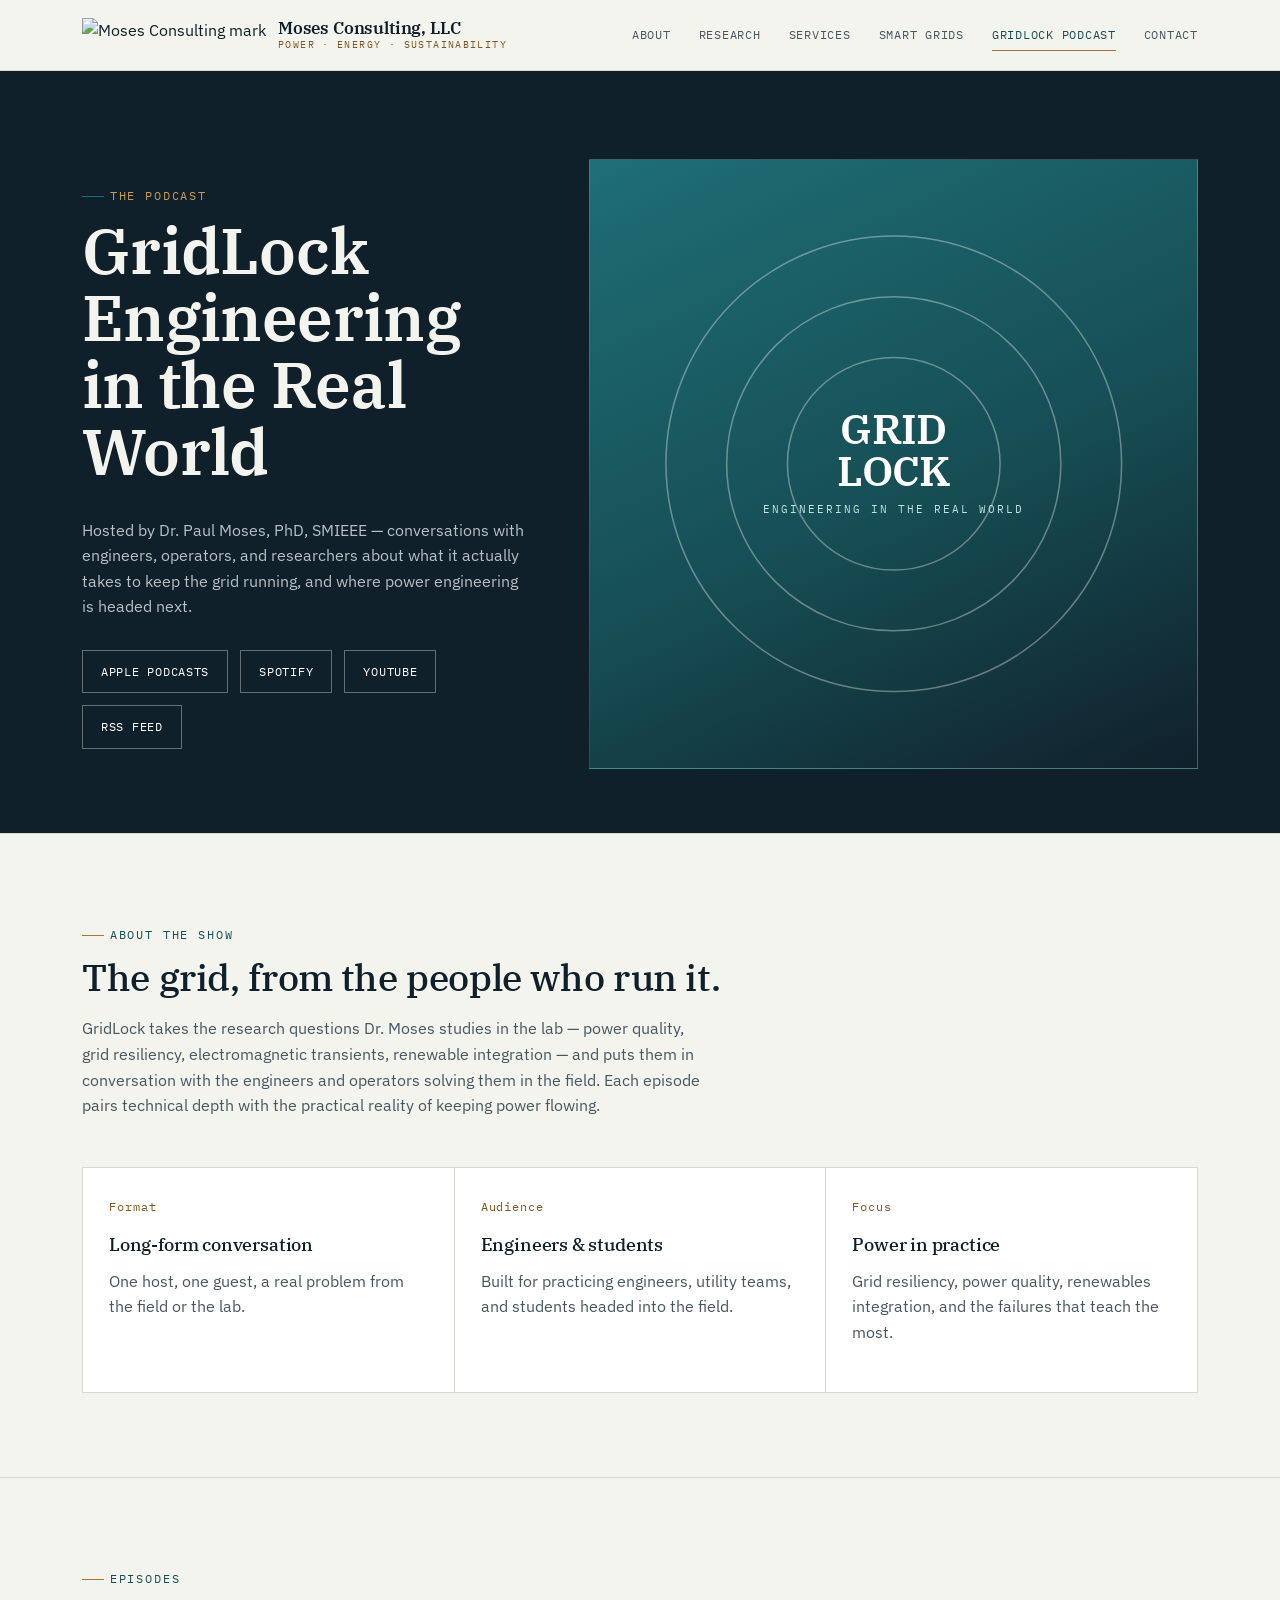
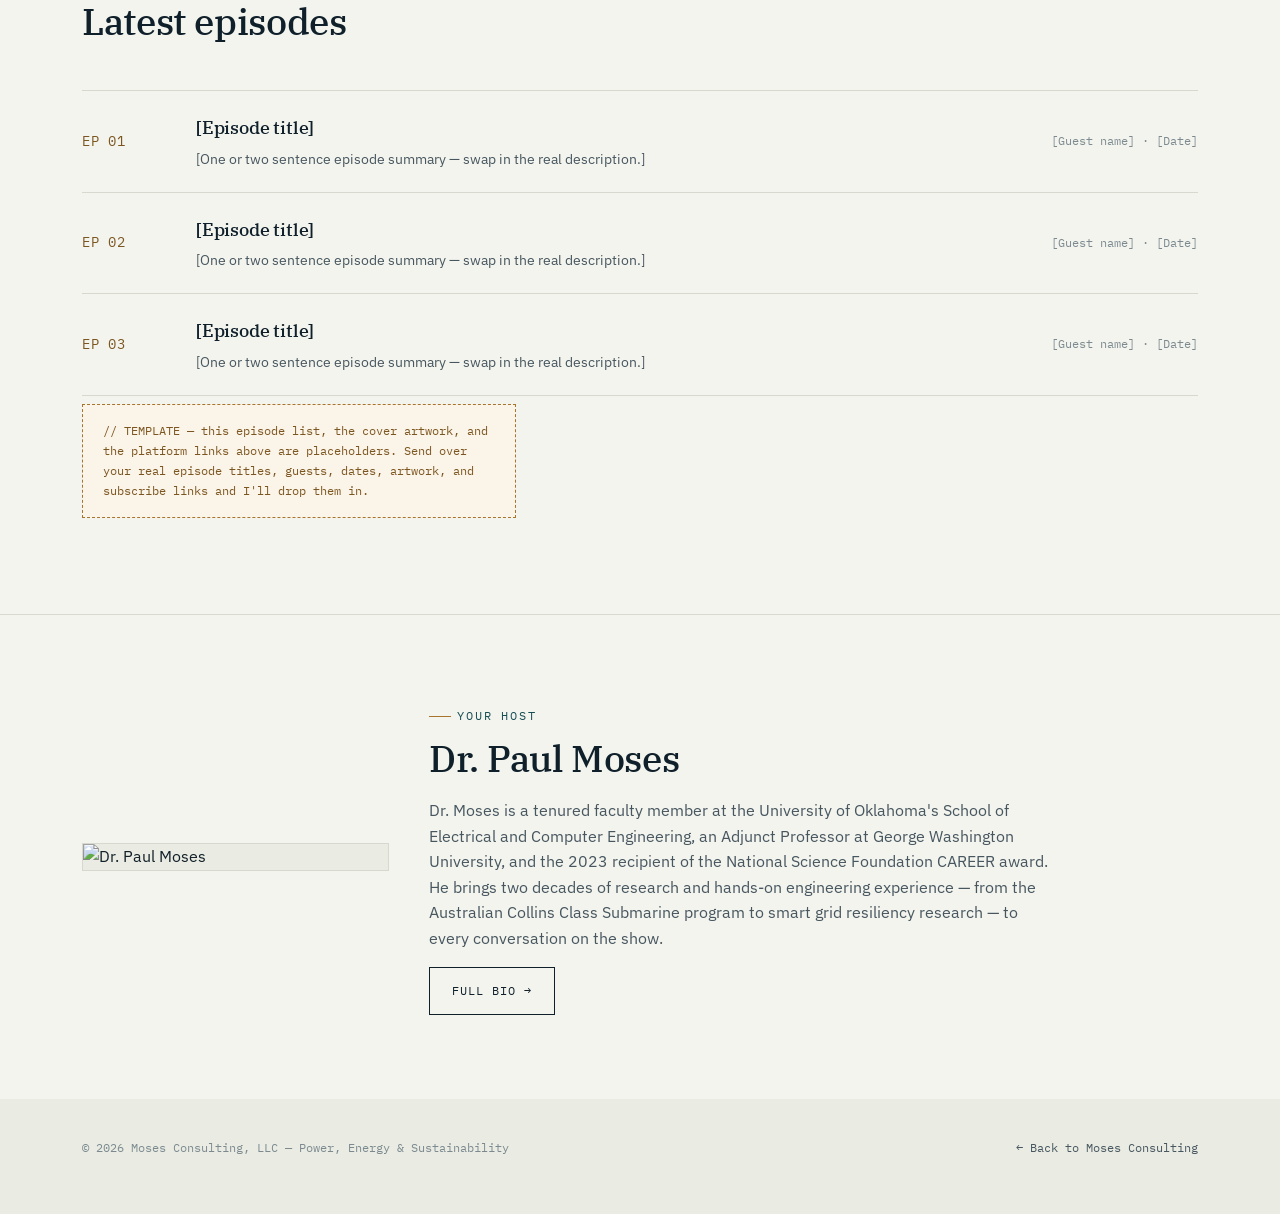
==== gridlock.html @ 60aa6cf5 "Moses Consulting initial base upload" ====
<!DOCTYPE html>
<html lang="en">
<head>
<meta charset="UTF-8">
<meta name="viewport" content="width=device-width, initial-scale=1">
<title>GridLock: Engineering in the Real World — Moses Consulting, LLC</title>
<meta name="description" content="GridLock: Engineering in the Real World, hosted by Dr. Paul Moses — conversations on power engineering, the grid, and the work behind the research.">
<link rel="preconnect" href="https://fonts.googleapis.com">
<link rel="preconnect" href="https://fonts.gstatic.com" crossorigin>
<link href="https://fonts.googleapis.com/css2?family=IBM+Plex+Serif:wght@500;600&family=IBM+Plex+Sans:wght@400;500;600&family=IBM+Plex+Mono:wght@400;500&display=swap" rel="stylesheet">
<link rel="stylesheet" href="styles.css">
</head>
<body>

<header class="site">
  <div class="nav">
    <a href="index.html" class="brand">
      <img src="https://mosesconsulting.net/wp-content/uploads/2024/07/1-3.png" alt="Moses Consulting mark">
      <span class="brand-text">Moses Consulting, LLC<span>Power · Energy · Sustainability</span></span>
    </a>
    <button class="nav-toggle" id="navToggle" aria-expanded="false" aria-controls="navLinks">Menu</button>
    <nav class="links" id="navLinks">
      <a href="index.html#about">About</a>
      <a href="index.html#research">Research</a>
      <a href="index.html#services">Services</a>
      <a href="index.html#smart-grids">Smart Grids</a>
      <a href="gridlock.html" class="podcast-link active">GridLock Podcast</a>
      <a href="index.html#contact">Contact</a>
    </nav>
  </div>
</header>

<section class="podcast-hero">
  <div class="wrap">
    <div>
      <p class="eyebrow">The Podcast</p>
      <h1>GridLock<br>Engineering in the Real World</h1>
      <p class="lede">Hosted by Dr. Paul Moses, PhD, SMIEEE — conversations with engineers, operators, and researchers about what it actually takes to keep the grid running, and where power engineering is headed next.</p>
      <div class="platform-row">
        <a href="#" class="platform-btn">Apple Podcasts</a>
        <a href="#" class="platform-btn">Spotify</a>
        <a href="#" class="platform-btn">YouTube</a>
        <a href="#" class="platform-btn">RSS Feed</a>
      </div>
    </div>
    <div class="podcast-cover">
      <svg viewBox="0 0 400 400" xmlns="http://www.w3.org/2000/svg" aria-hidden="true">
        <circle cx="200" cy="200" r="150" fill="none" stroke="#ffffff" stroke-width="1"/>
        <circle cx="200" cy="200" r="110" fill="none" stroke="#ffffff" stroke-width="1"/>
        <circle cx="200" cy="200" r="70" fill="none" stroke="#ffffff" stroke-width="1"/>
      </svg>
      <div class="mark">
        <div class="g1">GRID<br>LOCK</div>
        <div class="g2">Engineering in the Real World</div>
      </div>
    </div>
  </div>
</section>

<section>
  <div class="wrap">
    <div class="section-head">
      <p class="eyebrow">About the Show</p>
      <h2>The grid, from the people who run it.</h2>
      <p>GridLock takes the research questions Dr. Moses studies in the lab &mdash; power quality, grid resiliency, electromagnetic transients, renewable integration &mdash; and puts them in conversation with the engineers and operators solving them in the field. Each episode pairs technical depth with the practical reality of keeping power flowing.</p>
    </div>
    <div class="format-list">
      <div class="card">
        <span class="num mono">Format</span>
        <h3>Long-form conversation</h3>
        <p>One host, one guest, a real problem from the field or the lab.</p>
      </div>
      <div class="card">
        <span class="num mono">Audience</span>
        <h3>Engineers &amp; students</h3>
        <p>Built for practicing engineers, utility teams, and students headed into the field.</p>
      </div>
      <div class="card">
        <span class="num mono">Focus</span>
        <h3>Power in practice</h3>
        <p>Grid resiliency, power quality, renewables integration, and the failures that teach the most.</p>
      </div>
    </div>
  </div>
</section>

<section>
  <div class="wrap">
    <div class="section-head">
      <p class="eyebrow">Episodes</p>
      <h2>Latest episodes</h2>
    </div>
    <div class="episodes">
      <div class="episode">
        <span class="ep-num mono">EP 01</span>
        <div>
          <h3>[Episode title]</h3>
          <p>[One or two sentence episode summary — swap in the real description.]</p>
        </div>
        <span class="ep-meta">[Guest name] · [Date]</span>
      </div>
      <div class="episode">
        <span class="ep-num mono">EP 02</span>
        <div>
          <h3>[Episode title]</h3>
          <p>[One or two sentence episode summary — swap in the real description.]</p>
        </div>
        <span class="ep-meta">[Guest name] · [Date]</span>
      </div>
      <div class="episode">
        <span class="ep-num mono">EP 03</span>
        <div>
          <h3>[Episode title]</h3>
          <p>[One or two sentence episode summary — swap in the real description.]</p>
        </div>
        <span class="ep-meta">[Guest name] · [Date]</span>
      </div>
    </div>
    <p class="notice">// TEMPLATE — this episode list, the cover artwork, and the platform links above are placeholders. Send over your real episode titles, guests, dates, artwork, and subscribe links and I'll drop them in.</p>
  </div>
</section>

<section>
  <div class="wrap host-strip">
    <div class="portrait">
      <img src="https://mosesconsulting.net/wp-content/uploads/2024/07/img_9540.jpg" alt="Dr. Paul Moses">
    </div>
    <div>
      <p class="eyebrow">Your Host</p>
      <h2>Dr. Paul Moses</h2>
      <p>Dr. Moses is a tenured faculty member at the University of Oklahoma's School of Electrical and Computer Engineering, an Adjunct Professor at George Washington University, and the 2023 recipient of the National Science Foundation CAREER award. He brings two decades of research and hands-on engineering experience &mdash; from the Australian Collins Class Submarine program to smart grid resiliency research &mdash; to every conversation on the show.</p>
      <a href="index.html#about" class="btn">Full bio →</a>
    </div>
  </div>
</section>

<footer class="site">
  <div class="wrap footer-wrap">
    <span>© 2026 Moses Consulting, LLC — Power, Energy &amp; Sustainability</span>
    <span><a href="index.html">← Back to Moses Consulting</a></span>
  </div>
</footer>

<script src="script.js"></script>
</body>
</html>
---- styles.css ----
/* ===========================================================
   Moses Consulting, LLC — redesign
   Palette: paper / ink / brass / teal
   Type: IBM Plex Serif (display) + IBM Plex Sans (body) + IBM Plex Mono (labels/data)
   =========================================================== */

:root{
  --paper: #F3F4EE;
  --paper-alt: #EAECE3;
  --panel: #FFFFFF;
  --ink: #10202B;
  --ink-soft: #47565F;
  --ink-faint: #7C8A90;
  --line: #D7D9CE;
  --brass: #A9752E;
  --brass-deep: #7C5620;
  --teal: #1F6E76;
  --teal-deep: #164E54;
  --max: 1180px;
  --radius: 2px;
}

*, *::before, *::after{ box-sizing: border-box; }
html{ scroll-behavior: smooth; }

body{
  margin: 0;
  background: var(--paper);
  color: var(--ink);
  font-family: 'IBM Plex Sans', -apple-system, sans-serif;
  font-size: 16px;
  line-height: 1.6;
  -webkit-font-smoothing: antialiased;
}

h1, h2, h3{
  font-family: 'IBM Plex Serif', Georgia, serif;
  font-weight: 500;
  color: var(--ink);
  margin: 0 0 .5em;
  letter-spacing: -0.01em;
}

h1{ font-size: clamp(2.4rem, 5vw, 4rem); line-height: 1.05; font-weight: 600; }
h2{ font-size: clamp(1.6rem, 3vw, 2.3rem); line-height: 1.15; }
h3{ font-size: 1.15rem; }

p{ margin: 0 0 1em; color: var(--ink-soft); max-width: 62ch; }

a{ color: var(--brass-deep); text-decoration: none; }
a:hover{ color: var(--brass); }

.mono{
  font-family: 'IBM Plex Mono', 'SFMono-Regular', monospace;
  letter-spacing: 0.06em;
}

.eyebrow{
  font-family: 'IBM Plex Mono', monospace;
  font-size: .72rem;
  letter-spacing: 0.16em;
  text-transform: uppercase;
  color: var(--teal-deep);
  display: inline-flex;
  align-items: center;
  gap: .5em;
  margin-bottom: 1em;
}
.eyebrow::before{
  content: "";
  width: 22px;
  height: 1px;
  background: var(--brass);
  display: inline-block;
}

.wrap{
  max-width: var(--max);
  margin: 0 auto;
  padding: 0 32px;
}

img{ max-width: 100%; display: block; }

/* Visible focus states */
a:focus-visible, button:focus-visible{
  outline: 2px solid var(--teal);
  outline-offset: 3px;
}

@media (prefers-reduced-motion: reduce){
  *{ animation-duration: 0.001ms !important; animation-iteration-count: 1 !important; transition-duration: 0.001ms !important; }
}

/* ---------- Header / Nav ---------- */
header.site{
  position: sticky;
  top: 0;
  z-index: 40;
  background: rgba(243,244,238,0.92);
  backdrop-filter: blur(6px);
  border-bottom: 1px solid var(--line);
}

.nav{
  display: flex;
  align-items: center;
  justify-content: space-between;
  padding: 18px 32px;
  max-width: var(--max);
  margin: 0 auto;
}

.brand{
  display: flex;
  align-items: center;
  gap: 12px;
  color: var(--ink);
}
.brand img{ height: 34px; width: auto; }
.brand-text{
  font-family: 'IBM Plex Serif', serif;
  font-size: 1.05rem;
  font-weight: 600;
  letter-spacing: -0.01em;
  line-height: 1.1;
}
.brand-text span{
  display: block;
  font-family: 'IBM Plex Mono', monospace;
  font-size: .62rem;
  letter-spacing: .14em;
  text-transform: uppercase;
  color: var(--brass-deep);
  font-weight: 400;
  margin-top: 2px;
}

nav.links{ display: flex; align-items: center; gap: 28px; }
nav.links a{
  font-family: 'IBM Plex Mono', monospace;
  font-size: .78rem;
  letter-spacing: .06em;
  text-transform: uppercase;
  color: var(--ink-soft);
  padding: 6px 0;
  border-bottom: 1px solid transparent;
}
nav.links a:hover, nav.links a.active{
  color: var(--ink);
  border-bottom-color: var(--brass);
}
nav.links a.podcast-link{ color: var(--teal-deep); }
nav.links a.podcast-link:hover{ border-bottom-color: var(--teal); }

.nav-toggle{
  display: none;
  background: none;
  border: 1px solid var(--line);
  padding: 8px 10px;
  cursor: pointer;
  font-family: 'IBM Plex Mono', monospace;
  font-size: .7rem;
  letter-spacing: .1em;
  text-transform: uppercase;
}

@media (max-width: 860px){
  nav.links{
    position: absolute;
    top: 100%; left: 0; right: 0;
    background: var(--paper);
    border-bottom: 1px solid var(--line);
    flex-direction: column;
    align-items: flex-start;
    padding: 20px 32px 28px;
    gap: 16px;
    display: none;
  }
  nav.links.open{ display: flex; }
  .nav-toggle{ display: inline-block; }
}

/* ---------- Hero ---------- */
.hero{
  padding: 72px 0 40px;
  border-bottom: 1px solid var(--line);
}
.hero .wrap{
  display: grid;
  grid-template-columns: 1.1fr 0.9fr;
  gap: 56px;
  align-items: center;
}
@media (max-width: 900px){
  .hero .wrap{ grid-template-columns: 1fr; gap: 32px; }
}

.hero h1{ margin-bottom: .4em; }
.hero .lede{ font-size: 1.08rem; max-width: 46ch; }

.hero-actions{ display: flex; gap: 16px; margin-top: 28px; flex-wrap: wrap; }

.btn{
  display: inline-flex;
  align-items: center;
  gap: 8px;
  padding: 13px 22px;
  font-family: 'IBM Plex Mono', monospace;
  font-size: .78rem;
  letter-spacing: .08em;
  text-transform: uppercase;
  border: 1px solid var(--ink);
  color: var(--ink);
  background: transparent;
  transition: background .15s ease, color .15s ease, border-color .15s ease;
}
.btn:hover{ background: var(--ink); color: var(--paper); }
.btn.primary{ background: var(--brass); border-color: var(--brass); color: #fff; }
.btn.primary:hover{ background: var(--brass-deep); border-color: var(--brass-deep); color: #fff; }
.btn.teal{ background: var(--teal); border-color: var(--teal); color: #fff; }
.btn.teal:hover{ background: var(--teal-deep); border-color: var(--teal-deep); }

/* waveform signature graphic */
.wave-card{
  border: 1px solid var(--line);
  background: var(--panel);
  padding: 22px 22px 16px;
}
.wave-card svg{ width: 100%; height: auto; display: block; }
.wave-labels{
  display: flex;
  justify-content: space-between;
  font-family: 'IBM Plex Mono', monospace;
  font-size: .68rem;
  letter-spacing: .06em;
  color: var(--ink-faint);
  margin-top: 10px;
  text-transform: uppercase;
}
.wave-labels b{ color: var(--ink); font-weight: 600; }
.wave-path-distorted{
  fill: none; stroke: var(--brass); stroke-width: 2;
  stroke-dasharray: 2000; stroke-dashoffset: 2000;
  animation: draw 2.1s ease forwards .2s;
}
.wave-baseline{ stroke: var(--line); stroke-width: 1; }
@keyframes draw{ to{ stroke-dashoffset: 0; } }

/* ---------- Sections ---------- */
section{ padding: 84px 0; border-bottom: 1px solid var(--line); }
section:last-of-type{ border-bottom: none; }
.section-head{ max-width: 640px; margin-bottom: 48px; }

.two-col{
  display: grid;
  grid-template-columns: 0.85fr 1.15fr;
  gap: 56px;
  align-items: start;
}
@media (max-width: 860px){ .two-col{ grid-template-columns: 1fr; } }

.portrait{
  border: 1px solid var(--line);
  overflow: hidden;
  background: var(--paper-alt);
}
.portrait img{ width: 100%; height: auto; object-fit: cover; filter: grayscale(15%); }

.credentials{
  display: flex; flex-wrap: wrap; gap: 8px; margin: 18px 0 8px;
}
.tag{
  font-family: 'IBM Plex Mono', monospace;
  font-size: .68rem;
  letter-spacing: .06em;
  text-transform: uppercase;
  padding: 5px 10px;
  border: 1px solid var(--line);
  color: var(--ink-soft);
}

/* research grid */
.grid-3{
  display: grid;
  grid-template-columns: repeat(3, 1fr);
  gap: 1px;
  background: var(--line);
  border: 1px solid var(--line);
}
@media (max-width: 860px){ .grid-3{ grid-template-columns: 1fr; } }
.grid-3 .card{
  background: var(--panel);
  padding: 32px 28px;
}
.card .num{
  font-family: 'IBM Plex Mono', monospace;
  font-size: .72rem;
  color: var(--brass-deep);
  letter-spacing: .08em;
  margin-bottom: 14px;
  display: block;
}

/* services */
.services-wrap{
  display: grid;
  grid-template-columns: 1fr 1fr;
  gap: 0 56px;
}
@media (max-width: 700px){ .services-wrap{ grid-template-columns: 1fr; } }
.service-row{
  display: flex;
  gap: 14px;
  padding: 18px 0;
  border-top: 1px solid var(--line);
}
.service-row:first-child{ border-top: none; }
.service-mark{ color: var(--brass); font-family: 'IBM Plex Mono', monospace; margin-top: 3px; }
.service-row h3{ margin-bottom: 4px; font-size: 1.02rem; }
.service-row p{ margin: 0; font-size: .93rem; }

/* smart grid feature strip */
.feature-strip{
  background: var(--ink);
  color: var(--paper);
}
.feature-strip .section-head{ }
.feature-strip h2{ color: var(--paper); }
.feature-strip .eyebrow{ color: #C99B58; }
.feature-strip .eyebrow::before{ background: var(--teal); }
.feature-strip p{ color: #B7C0C4; }
.feature-strip .grid-3{ background: rgba(255,255,255,0.08); border-color: rgba(255,255,255,0.14); }
.feature-strip .grid-3 .card{ background: #16262F; }
.feature-strip .card h3{ color: var(--paper); }
.feature-strip .card p{ color: #A9B4B8; }
.feature-strip .card .num{ color: #C99B58; }

/* podcast teaser card (home page) */
.podcast-teaser{
  display: grid;
  grid-template-columns: 0.5fr 1fr;
  gap: 40px;
  align-items: center;
  background: var(--teal);
  color: #fff;
  padding: 44px;
}
@media (max-width: 800px){ .podcast-teaser{ grid-template-columns: 1fr; padding: 32px; } }
.podcast-teaser img{ border: 4px solid rgba(255,255,255,0.25); }
.podcast-teaser .eyebrow{ color: #BFE3E6; }
.podcast-teaser .eyebrow::before{ background: #fff; }
.podcast-teaser h2, .podcast-teaser p{ color: #fff; }
.podcast-teaser p{ color: #DCEEEF; max-width: 52ch; }
.podcast-teaser .btn{ border-color: #fff; color: #fff; }
.podcast-teaser .btn:hover{ background: #fff; color: var(--teal-deep); }

/* contact */
.contact-grid{
  display: grid;
  grid-template-columns: 1fr 1fr;
  gap: 56px;
}
@media (max-width: 800px){ .contact-grid{ grid-template-columns: 1fr; } }
.contact-line{
  display: flex;
  justify-content: space-between;
  padding: 16px 0;
  border-top: 1px solid var(--line);
  font-family: 'IBM Plex Mono', monospace;
  font-size: .85rem;
}
.contact-line:last-child{ border-bottom: 1px solid var(--line); }
.contact-line span:first-child{ color: var(--ink-faint); text-transform: uppercase; letter-spacing: .08em; font-size: .7rem; padding-top: 2px;}

/* footer */
footer.site{
  padding: 40px 0 56px;
  background: var(--paper-alt);
}
.footer-wrap{
  display: flex;
  justify-content: space-between;
  align-items: flex-end;
  flex-wrap: wrap;
  gap: 20px;
  font-family: 'IBM Plex Mono', monospace;
  font-size: .74rem;
  color: var(--ink-faint);
}
.footer-wrap a{ color: var(--ink-soft); }

/* ---------- GridLock podcast page specific ---------- */
.podcast-hero{
  background: var(--ink);
  color: var(--paper);
  padding: 88px 0 64px;
  overflow: hidden;
  position: relative;
}
.podcast-hero .wrap{
  display: grid;
  grid-template-columns: 0.85fr 1.15fr;
  gap: 56px;
  align-items: center;
  position: relative;
  z-index: 2;
}
@media (max-width: 900px){ .podcast-hero .wrap{ grid-template-columns: 1fr; } }
.podcast-hero .eyebrow{ color: #C99B58; }
.podcast-hero .eyebrow::before{ background: var(--teal); }
.podcast-hero h1{ color: var(--paper); }
.podcast-hero p.lede{ color: #B7C0C4; }
.podcast-cover{
  border: 1px solid rgba(255,255,255,0.18);
  aspect-ratio: 1/1;
  background: linear-gradient(155deg, #1F6E76 0%, #164E54 55%, #10202B 100%);
  display: flex;
  align-items: center;
  justify-content: center;
  position: relative;
  overflow: hidden;
}
.podcast-cover .mark{
  font-family: 'IBM Plex Serif', serif;
  color: #fff;
  text-align: center;
  padding: 20px;
}
.podcast-cover .mark .g1{ font-size: 2.6rem; font-weight: 600; letter-spacing: -0.02em; line-height: 1; }
.podcast-cover .mark .g2{ font-family: 'IBM Plex Mono', monospace; font-size: .7rem; letter-spacing: .18em; text-transform: uppercase; color: #BFE3E6; margin-top: 10px; }
.podcast-cover svg{ position: absolute; inset: 0; width: 100%; height: 100%; opacity: .35; }

.platform-row{ display: flex; flex-wrap: wrap; gap: 12px; margin-top: 30px; }
.platform-btn{
  font-family: 'IBM Plex Mono', monospace;
  font-size: .76rem;
  letter-spacing: .06em;
  text-transform: uppercase;
  padding: 11px 18px;
  border: 1px solid rgba(255,255,255,0.35);
  color: #fff;
}
.platform-btn:hover{ border-color: #fff; background: rgba(255,255,255,0.08); color: #fff; }

.format-list{
  display: grid;
  grid-template-columns: repeat(3, 1fr);
  gap: 1px;
  background: var(--line);
  border: 1px solid var(--line);
}
@media (max-width: 860px){ .format-list{ grid-template-columns: 1fr; } }
.format-list .card{ background: var(--panel); padding: 30px 26px; }

.episodes{ display: flex; flex-direction: column; }
.episode{
  display: grid;
  grid-template-columns: 90px 1fr auto;
  gap: 24px;
  align-items: center;
  padding: 22px 0;
  border-top: 1px solid var(--line);
}
.episode:last-child{ border-bottom: 1px solid var(--line); }
.episode .ep-num{
  font-family: 'IBM Plex Mono', monospace;
  font-size: .85rem;
  color: var(--brass-deep);
}
.episode h3{ margin-bottom: 4px; }
.episode p{ margin: 0; font-size: .9rem; }
.episode .ep-meta{
  font-family: 'IBM Plex Mono', monospace;
  font-size: .72rem;
  color: var(--ink-faint);
  white-space: nowrap;
  text-align: right;
}
@media (max-width: 640px){
  .episode{ grid-template-columns: 1fr; gap: 6px; }
  .episode .ep-meta{ text-align: left; }
}

.notice{
  border: 1px dashed var(--brass);
  background: #FBF4E9;
  padding: 16px 20px;
  font-family: 'IBM Plex Mono', monospace;
  font-size: .78rem;
  color: var(--brass-deep);
  margin-top: 8px;
}

.host-strip{
  display: grid;
  grid-template-columns: 0.4fr 1fr;
  gap: 40px;
  align-items: center;
}
@media (max-width: 800px){ .host-strip{ grid-template-columns: 1fr; } }
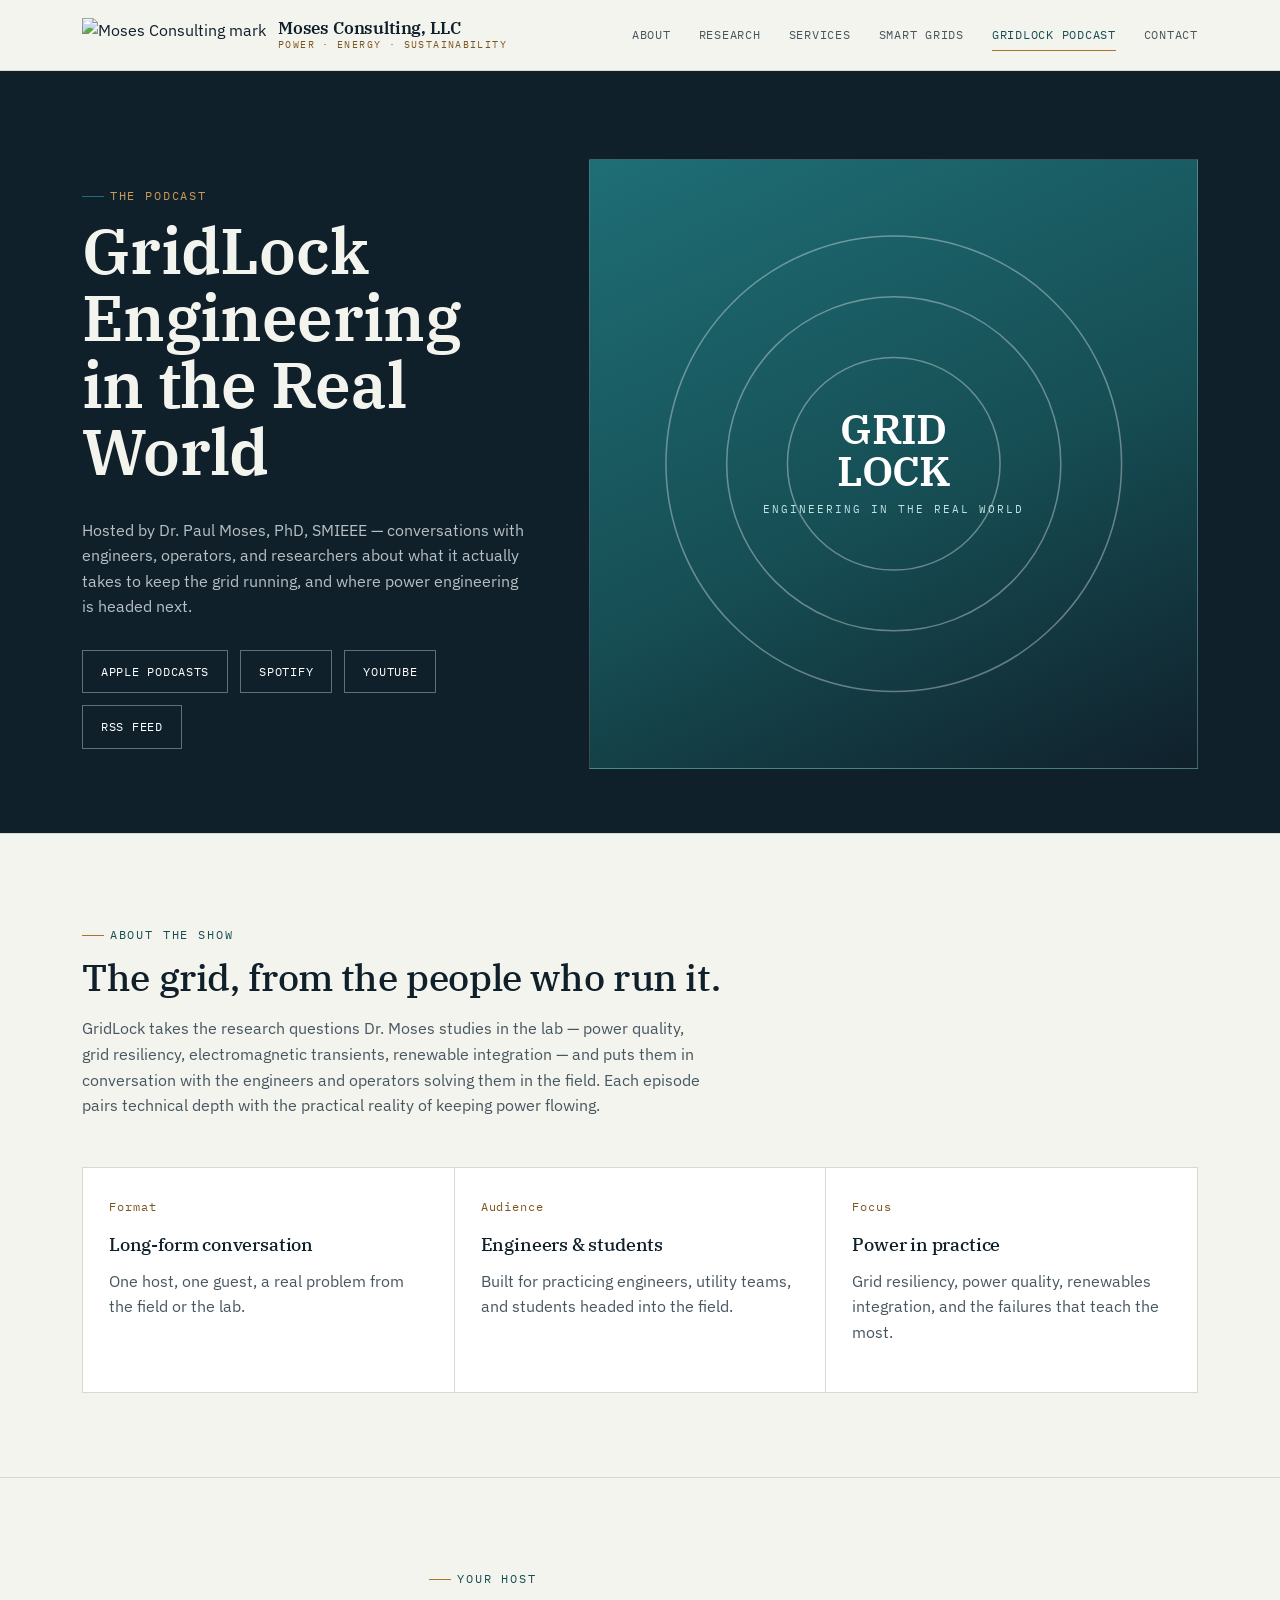
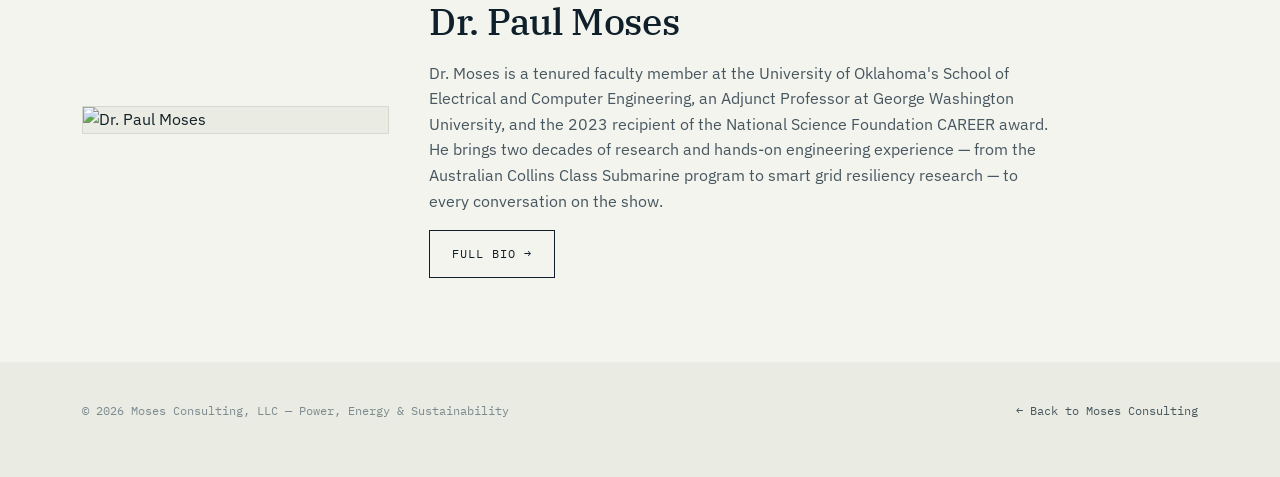
==== commit 23483dc7: "Updated GridLock page with correct links" ====
--- a/gridlock.html
+++ b/gridlock.html
@@ -37,10 +37,10 @@
       <h1>GridLock<br>Engineering in the Real World</h1>
       <p class="lede">Hosted by Dr. Paul Moses, PhD, SMIEEE — conversations with engineers, operators, and researchers about what it actually takes to keep the grid running, and where power engineering is headed next.</p>
       <div class="platform-row">
-        <a href="#" class="platform-btn">Apple Podcasts</a>
-        <a href="#" class="platform-btn">Spotify</a>
-        <a href="#" class="platform-btn">YouTube</a>
-        <a href="#" class="platform-btn">RSS Feed</a>
+        <a href="https://podcasts.apple.com/us/podcast/grid-lock/id6793708698" class="platform-btn" target="_blank" rel="noopener">Apple Podcasts</a>
+        <a href="https://open.spotify.com/show/033U8coMnRV6YiKNKjwKaY" class="platform-btn" target="_blank" rel="noopener">Spotify</a>
+        <a href="https://www.youtube.com/@DrMoePower" class="platform-btn" target="_blank" rel="noopener">YouTube</a>
+        <a href="https://api.riverside.com/hosting/bt4hp4Gw.rss" class="platform-btn" target="_blank" rel="noopener">RSS Feed</a>
       </div>
     </div>
     <div class="podcast-cover">
@@ -85,42 +85,6 @@
 </section>
 
 <section>
-  <div class="wrap">
-    <div class="section-head">
-      <p class="eyebrow">Episodes</p>
-      <h2>Latest episodes</h2>
-    </div>
-    <div class="episodes">
-      <div class="episode">
-        <span class="ep-num mono">EP 01</span>
-        <div>
-          <h3>[Episode title]</h3>
-          <p>[One or two sentence episode summary — swap in the real description.]</p>
-        </div>
-        <span class="ep-meta">[Guest name] · [Date]</span>
-      </div>
-      <div class="episode">
-        <span class="ep-num mono">EP 02</span>
-        <div>
-          <h3>[Episode title]</h3>
-          <p>[One or two sentence episode summary — swap in the real description.]</p>
-        </div>
-        <span class="ep-meta">[Guest name] · [Date]</span>
-      </div>
-      <div class="episode">
-        <span class="ep-num mono">EP 03</span>
-        <div>
-          <h3>[Episode title]</h3>
-          <p>[One or two sentence episode summary — swap in the real description.]</p>
-        </div>
-        <span class="ep-meta">[Guest name] · [Date]</span>
-      </div>
-    </div>
-    <p class="notice">// TEMPLATE — this episode list, the cover artwork, and the platform links above are placeholders. Send over your real episode titles, guests, dates, artwork, and subscribe links and I'll drop them in.</p>
-  </div>
-</section>
-
-<section>
   <div class="wrap host-strip">
     <div class="portrait">
       <img src="https://mosesconsulting.net/wp-content/uploads/2024/07/img_9540.jpg" alt="Dr. Paul Moses">
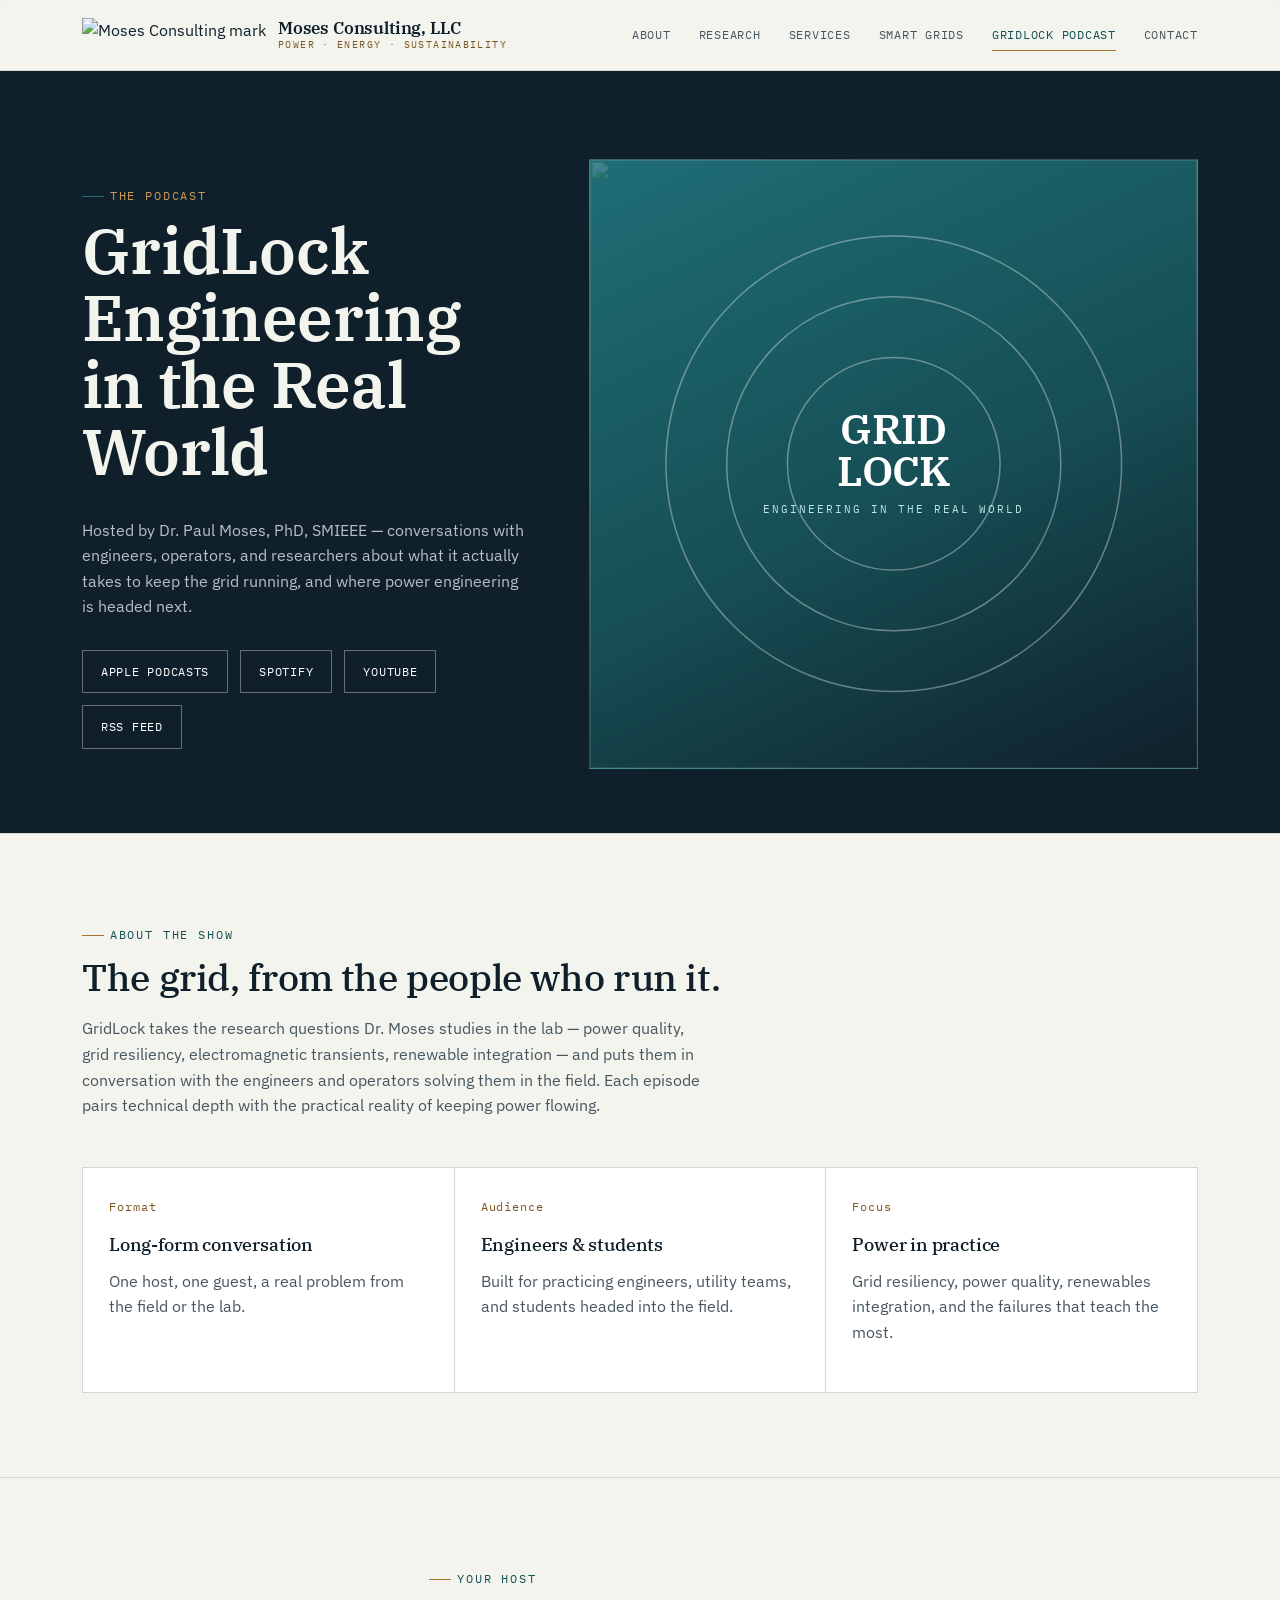
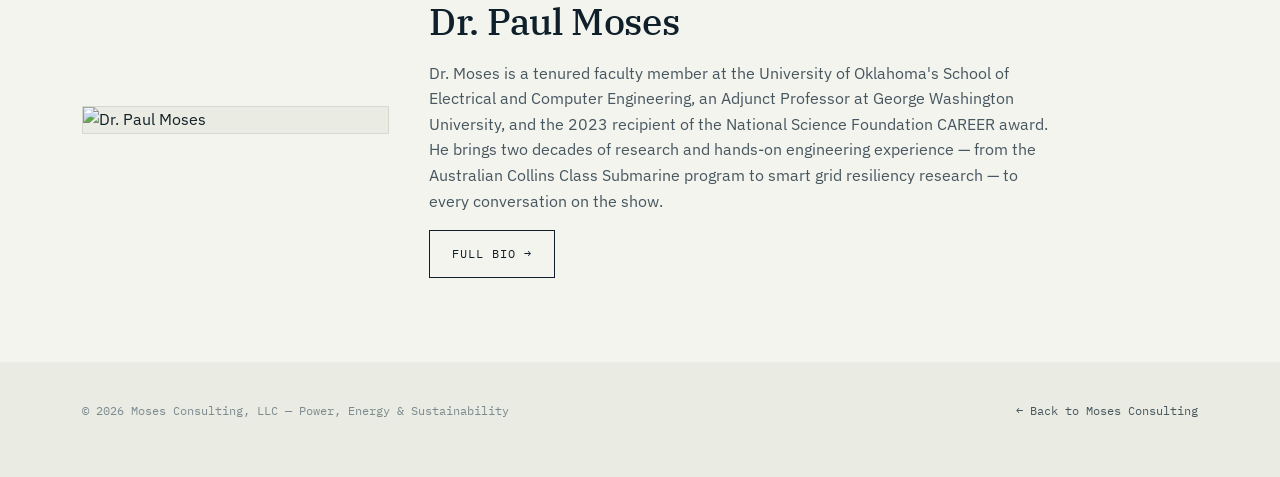
==== commit 5e93bd89: "Trying to correct images links" ====
--- a/gridlock.html
+++ b/gridlock.html
@@ -15,7 +15,7 @@
 <header class="site">
   <div class="nav">
     <a href="index.html" class="brand">
-      <img src="https://mosesconsulting.net/wp-content/uploads/2024/07/1-3.png" alt="Moses Consulting mark">
+      <img src="images/logo-mark.png" alt="Moses Consulting mark">
       <span class="brand-text">Moses Consulting, LLC<span>Power · Energy · Sustainability</span></span>
     </a>
     <button class="nav-toggle" id="navToggle" aria-expanded="false" aria-controls="navLinks">Menu</button>
@@ -44,6 +44,8 @@
       </div>
     </div>
     <div class="podcast-cover">
+      <img class="cover-photo" src="images/mountain-transmission-line.jpg" alt="">
+      <div class="cover-scrim"></div>
       <svg viewBox="0 0 400 400" xmlns="http://www.w3.org/2000/svg" aria-hidden="true">
         <circle cx="200" cy="200" r="150" fill="none" stroke="#ffffff" stroke-width="1"/>
         <circle cx="200" cy="200" r="110" fill="none" stroke="#ffffff" stroke-width="1"/>
@@ -87,7 +89,7 @@
 <section>
   <div class="wrap host-strip">
     <div class="portrait">
-      <img src="https://mosesconsulting.net/wp-content/uploads/2024/07/img_9540.jpg" alt="Dr. Paul Moses">
+      <img src="images/paul-moses-nsf-career.jpg" alt="Dr. Paul Moses">
     </div>
     <div>
       <p class="eyebrow">Your Host</p>
--- a/styles.css
+++ b/styles.css
@@ -426,10 +426,23 @@
   color: #fff;
   text-align: center;
   padding: 20px;
+  position: relative;
+  z-index: 3;
 }
 .podcast-cover .mark .g1{ font-size: 2.6rem; font-weight: 600; letter-spacing: -0.02em; line-height: 1; }
 .podcast-cover .mark .g2{ font-family: 'IBM Plex Mono', monospace; font-size: .7rem; letter-spacing: .18em; text-transform: uppercase; color: #BFE3E6; margin-top: 10px; }
-.podcast-cover svg{ position: absolute; inset: 0; width: 100%; height: 100%; opacity: .35; }
+.podcast-cover .cover-photo{
+  position: absolute; inset: 0;
+  width: 100%; height: 100%;
+  object-fit: cover;
+  z-index: 0;
+}
+.podcast-cover .cover-scrim{
+  position: absolute; inset: 0;
+  background: linear-gradient(155deg, rgba(31,110,118,0.82) 0%, rgba(22,78,84,0.85) 55%, rgba(16,32,43,0.92) 100%);
+  z-index: 1;
+}
+.podcast-cover svg{ position: absolute; inset: 0; width: 100%; height: 100%; opacity: .35; z-index: 2; }
 
 .platform-row{ display: flex; flex-wrap: wrap; gap: 12px; margin-top: 30px; }
 .platform-btn{
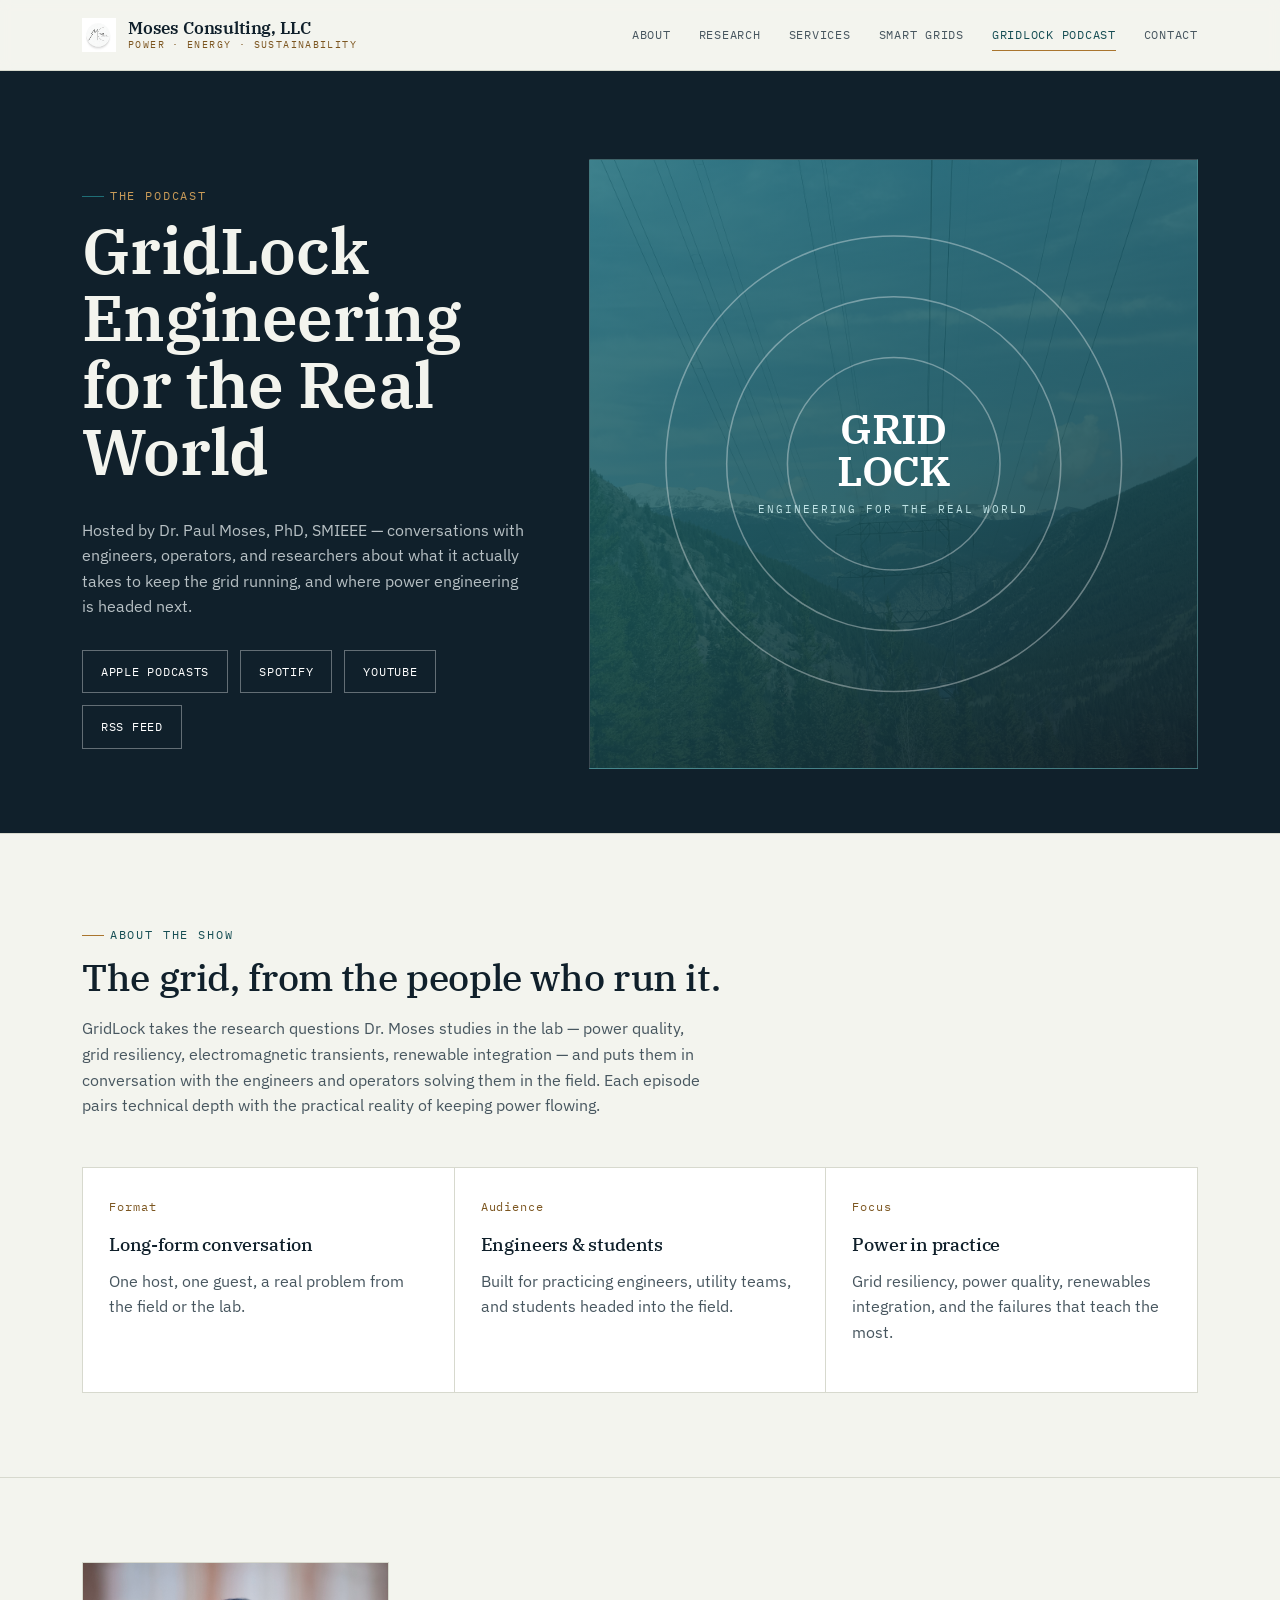
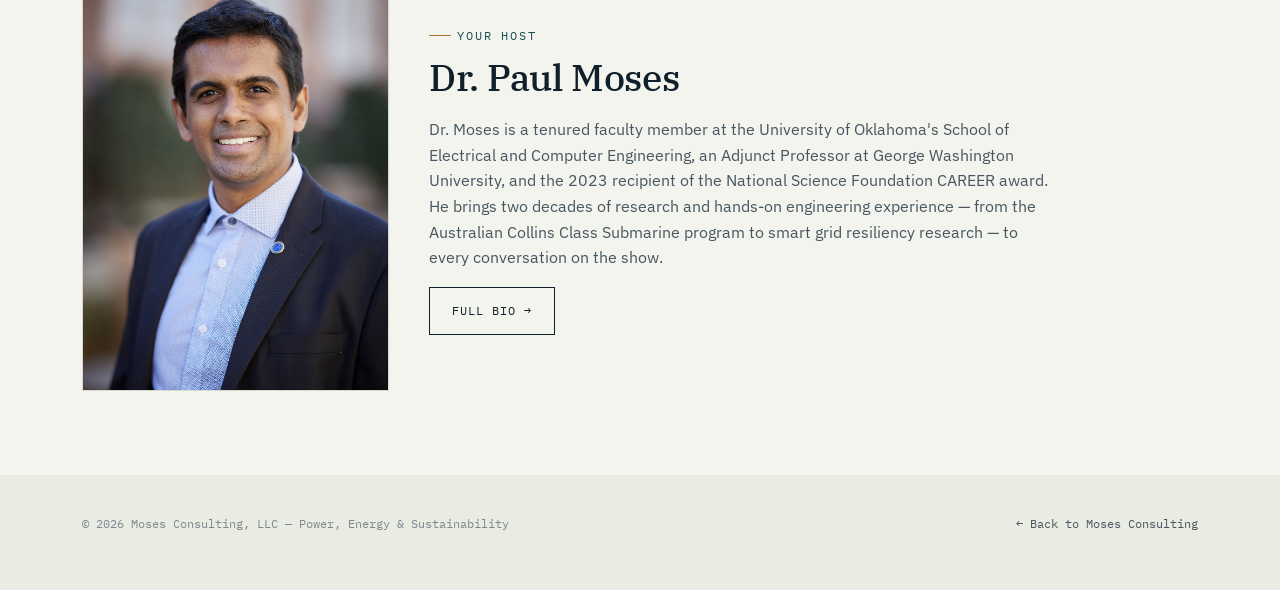
==== commit b93d63b6: "Update gridlock.html" ====
--- a/gridlock.html
+++ b/gridlock.html
@@ -3,8 +3,8 @@
 <head>
 <meta charset="UTF-8">
 <meta name="viewport" content="width=device-width, initial-scale=1">
-<title>GridLock: Engineering in the Real World — Moses Consulting, LLC</title>
-<meta name="description" content="GridLock: Engineering in the Real World, hosted by Dr. Paul Moses — conversations on power engineering, the grid, and the work behind the research.">
+<title>GridLock: Engineering for the Real World — Moses Consulting, LLC</title>
+<meta name="description" content="GridLock: Engineering for the Real World, hosted by Dr. Paul Moses — conversations on power engineering, the grid, and the work behind the research.">
 <link rel="preconnect" href="https://fonts.googleapis.com">
 <link rel="preconnect" href="https://fonts.gstatic.com" crossorigin>
 <link href="https://fonts.googleapis.com/css2?family=IBM+Plex+Serif:wght@500;600&family=IBM+Plex+Sans:wght@400;500;600&family=IBM+Plex+Mono:wght@400;500&display=swap" rel="stylesheet">
@@ -34,7 +34,7 @@
   <div class="wrap">
     <div>
       <p class="eyebrow">The Podcast</p>
-      <h1>GridLock<br>Engineering in the Real World</h1>
+      <h1>GridLock<br>Engineering for the Real World</h1>
       <p class="lede">Hosted by Dr. Paul Moses, PhD, SMIEEE — conversations with engineers, operators, and researchers about what it actually takes to keep the grid running, and where power engineering is headed next.</p>
       <div class="platform-row">
         <a href="https://podcasts.apple.com/us/podcast/grid-lock/id6793708698" class="platform-btn" target="_blank" rel="noopener">Apple Podcasts</a>
@@ -53,7 +53,7 @@
       </svg>
       <div class="mark">
         <div class="g1">GRID<br>LOCK</div>
-        <div class="g2">Engineering in the Real World</div>
+        <div class="g2">Engineering for the Real World</div>
       </div>
     </div>
   </div>
